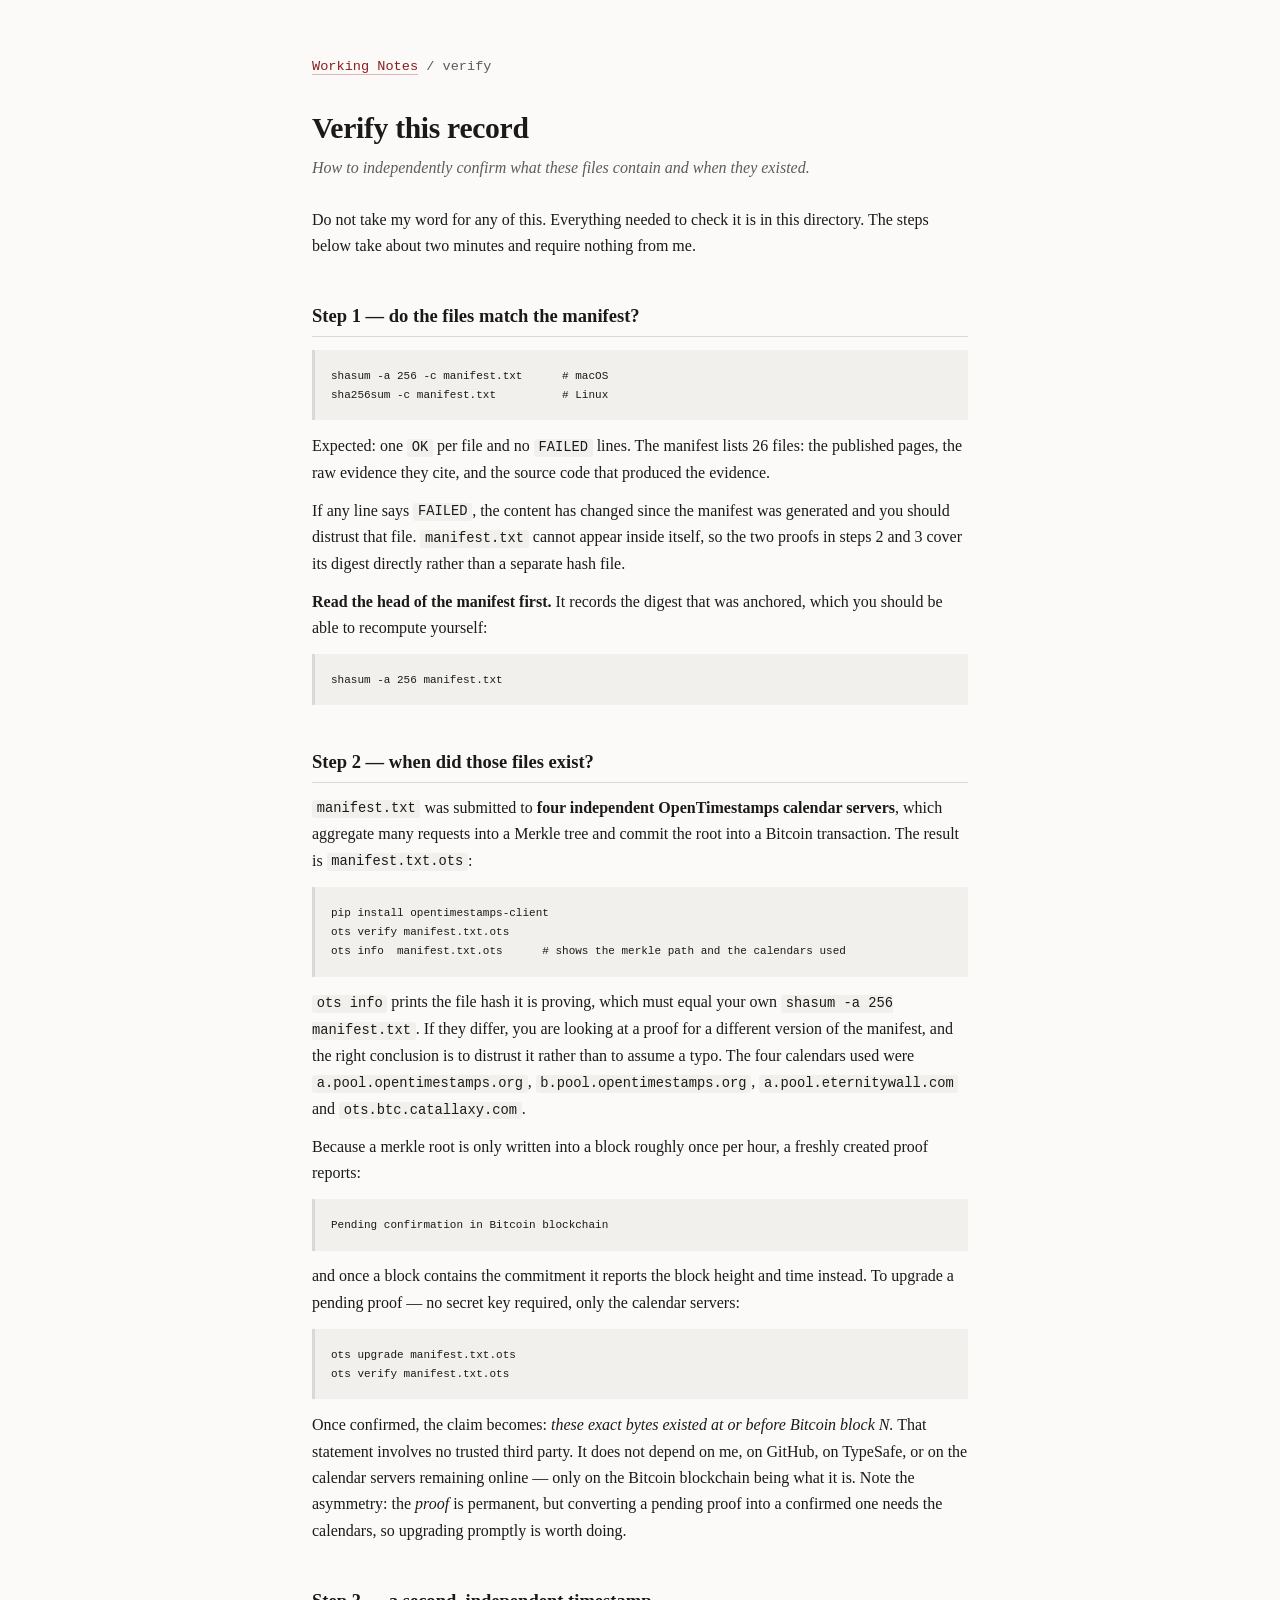
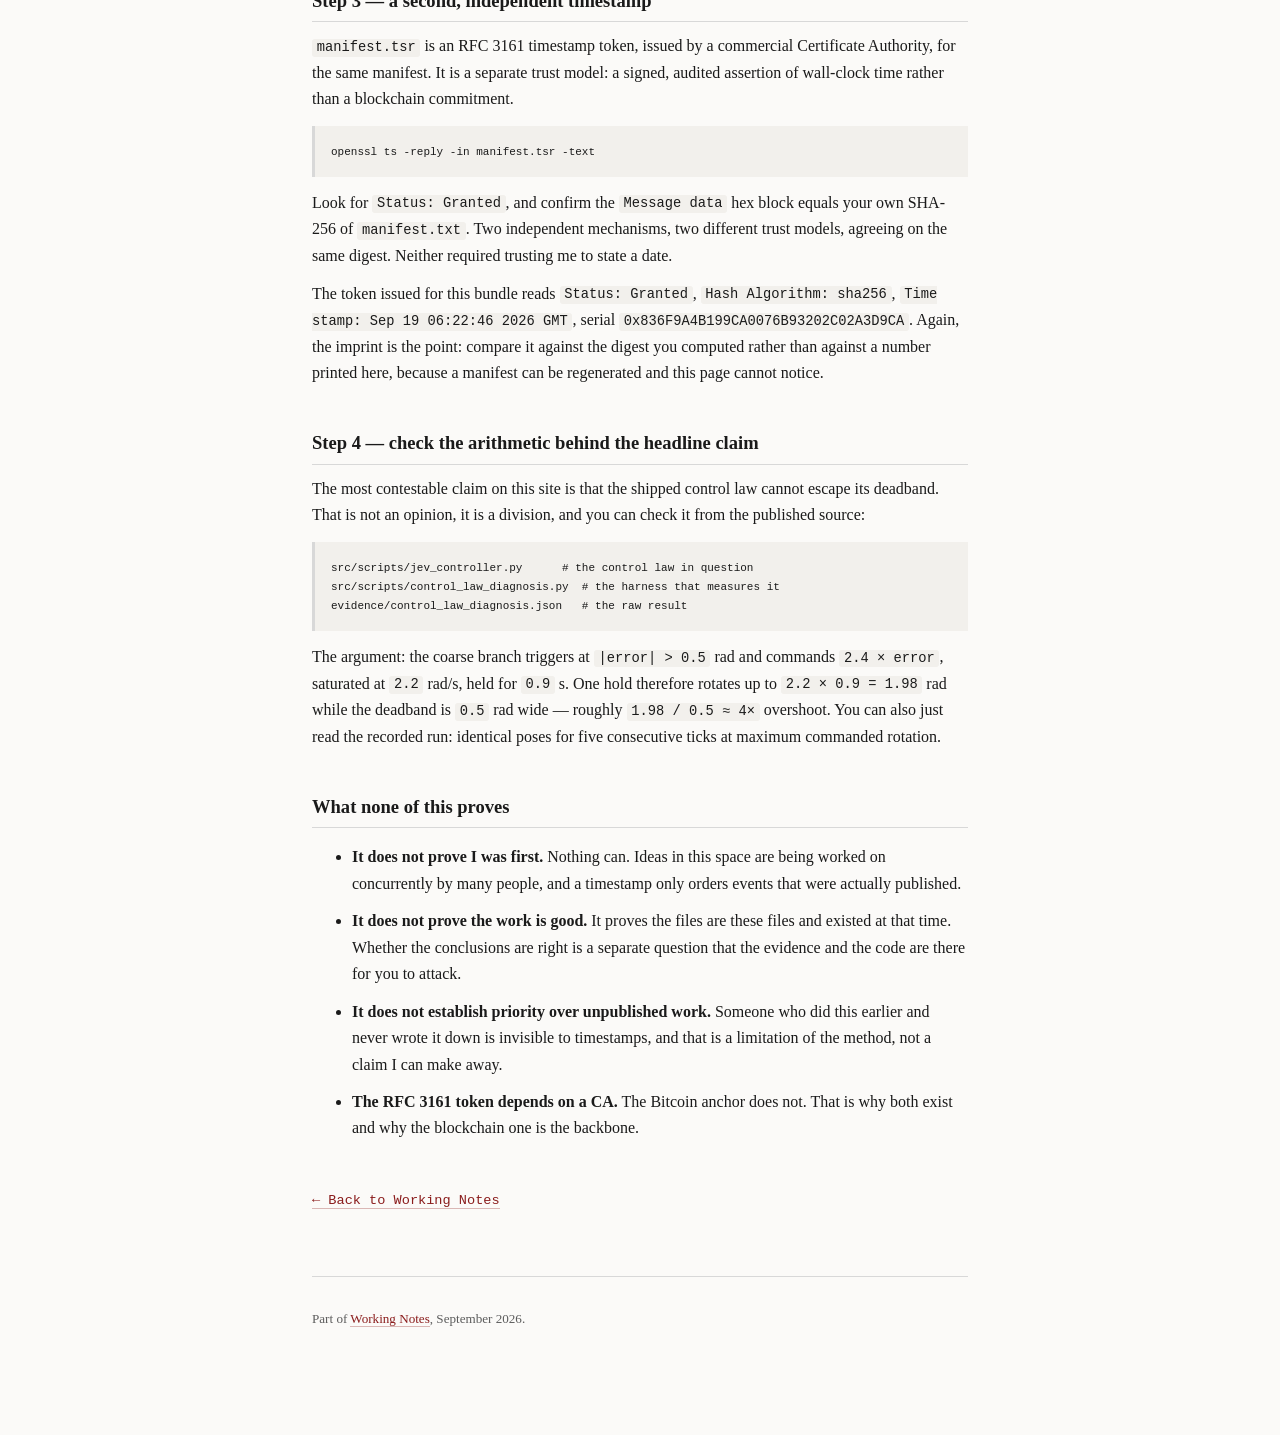
==== verify.html @ d902bcf4 "Move site to repo root for GitHub Pages Pages only accepts / or /docs as a source directory, and wit" ====
<!DOCTYPE html>
<html lang="en">
<head>
<meta charset="utf-8">
<meta name="viewport" content="width=device-width, initial-scale=1">
<title>Verify this record — Working Notes</title>
<meta name="robots" content="noindex, nofollow, noarchive">
<link rel="stylesheet" href="style.css">
</head>
<body>
<div class="wrap">

<p class="nav"><a href="index.html">Working Notes</a> / verify</p>
<h1>Verify this record</h1>
<p class="sub">How to independently confirm what these files contain and when they existed.</p>

<p>Do not take my word for any of this. Everything needed to check it is in this
directory. The steps below take about two minutes and require nothing from me.</p>

<h2>Step 1 — do the files match the manifest?</h2>

<pre><code>shasum -a 256 -c manifest.txt      # macOS
sha256sum -c manifest.txt          # Linux</code></pre>

<p>Expected: one <code>OK</code> per file and no <code>FAILED</code> lines. The manifest
lists 26 files: the published pages, the raw evidence they cite, and the source code that
produced the evidence.</p>

<p>If any line says <code>FAILED</code>, the content has changed since the manifest was
generated and you should distrust that file. <code>manifest.txt</code> cannot appear inside
itself, so the two proofs in steps 2 and 3 cover its digest directly rather than a separate
hash file.</p>

<p><strong>Read the head of the manifest first.</strong> It records the digest that was
anchored, which you should be able to recompute yourself:</p>

<pre><code>shasum -a 256 manifest.txt</code></pre>

<h2>Step 2 — when did those files exist?</h2>

<p><code>manifest.txt</code> was submitted to <strong>four independent OpenTimestamps
calendar servers</strong>, which aggregate many requests into a Merkle tree and commit the
root into a Bitcoin transaction. The result is <code>manifest.txt.ots</code>:</p>

<pre><code>pip install opentimestamps-client
ots verify manifest.txt.ots
ots info  manifest.txt.ots      # shows the merkle path and the calendars used</code></pre>

<p><code>ots info</code> prints the file hash it is proving, which must equal your own
<code>shasum -a 256 manifest.txt</code>. If they differ, you are looking at a proof for a
different version of the manifest, and the right conclusion is to distrust it rather than
to assume a typo. The four calendars used were
<code>a.pool.opentimestamps.org</code>, <code>b.pool.opentimestamps.org</code>,
<code>a.pool.eternitywall.com</code> and <code>ots.btc.catallaxy.com</code>.</p>

<p>Because a merkle root is only written into a block roughly once per hour, a freshly
created proof reports:</p>

<pre><code>Pending confirmation in Bitcoin blockchain</code></pre>

<p>and once a block contains the commitment it reports the block height and time instead.
To upgrade a pending proof — no secret key required, only the calendar servers:</p>

<pre><code>ots upgrade manifest.txt.ots
ots verify manifest.txt.ots</code></pre>

<p>Once confirmed, the claim becomes: <em>these exact bytes existed at or before Bitcoin
block N.</em> That statement involves no trusted third party. It does not depend on me, on
GitHub, on TypeSafe, or on the calendar servers remaining online — only on the Bitcoin
blockchain being what it is. Note the asymmetry: the <em>proof</em> is permanent, but
converting a pending proof into a confirmed one needs the calendars, so upgrading promptly
is worth doing.</p>

<h2>Step 3 — a second, independent timestamp</h2>

<p><code>manifest.tsr</code> is an RFC&nbsp;3161 timestamp token, issued by a commercial
Certificate Authority, for the same manifest. It is a separate trust model: a signed,
audited assertion of wall-clock time rather than a blockchain commitment.</p>

<pre><code>openssl ts -reply -in manifest.tsr -text</code></pre>

<p>Look for <code>Status: Granted</code>, and confirm the <code>Message data</code> hex
block equals your own SHA-256 of <code>manifest.txt</code>. Two independent mechanisms,
two different trust models, agreeing on the same digest. Neither required trusting me to
state a date.</p>

<p>The token issued for this bundle reads <code>Status: Granted</code>,
<code>Hash Algorithm: sha256</code>, <code>Time stamp: Sep 19 06:22:46 2026 GMT</code>,
serial <code>0x836F9A4B199CA0076B93202C02A3D9CA</code>. Again, the imprint is the point:
compare it against the digest you computed rather than against a number printed here,
because a manifest can be regenerated and this page cannot notice.</p>

<h2>Step 4 — check the arithmetic behind the headline claim</h2>

<p>The most contestable claim on this site is that the shipped control law cannot escape
its deadband. That is not an opinion, it is a division, and you can check it from the
published source: </p>

<pre><code>src/scripts/jev_controller.py      # the control law in question
src/scripts/control_law_diagnosis.py  # the harness that measures it
evidence/control_law_diagnosis.json   # the raw result</code></pre>

<p>The argument: the coarse branch triggers at <code>|error| &gt; 0.5</code> rad and
commands <code>2.4 &times; error</code>, saturated at <code>2.2</code> rad/s, held for
<code>0.9</code> s. One hold therefore rotates up to <code>2.2 &times; 0.9 = 1.98</code> rad
while the deadband is <code>0.5</code> rad wide — roughly <code>1.98 / 0.5 &asymp; 4&times;</code>
overshoot. You can also just read the recorded run: identical poses for five consecutive
ticks at maximum commanded rotation.</p>

<h2>What none of this proves</h2>

<ul>
<li><strong>It does not prove I was first.</strong> Nothing can. Ideas in this space are
    being worked on concurrently by many people, and a timestamp only orders events that
    were actually published.</li>
<li><strong>It does not prove the work is good.</strong> It proves the files are these
    files and existed at that time. Whether the conclusions are right is a separate
    question that the evidence and the code are there for you to attack.</li>
<li><strong>It does not establish priority over unpublished work.</strong> Someone who
    did this earlier and never wrote it down is invisible to timestamps, and that is a
    limitation of the method, not a claim I can make away.</li>
<li><strong>The RFC 3161 token depends on a CA.</strong> The Bitcoin anchor does not. That
    is why both exist and why the blockchain one is the backbone.</li>
</ul>

<p class="nav" style="margin-top:3rem">
<a href="index.html">&larr; Back to Working Notes</a>
</p>

<div class="foot">
<p>Part of <a href="index.html">Working Notes</a>, September 2026.</p>
</div>

</div>
</body>
</html>
---- style.css ----
:root {
  --ink:#1a1a1a; --dim:#5c5c5c; --rule:#d8d8d8; --accent:#8a1c1c;
  --bg:#fbfaf8; --code:#f2f0ec;
}
* { box-sizing:border-box; }
body { margin:0; background:var(--bg); color:var(--ink);
  font:16px/1.65 Georgia, "Iowan Old Style", "Times New Roman", serif; }
.wrap { max-width:44rem; margin:0 auto; padding:3.5rem 1.5rem 6rem; }
h1 { font-size:1.85rem; line-height:1.22; margin:0 0 .5rem; letter-spacing:-.01em; }
h2 { font-size:1.16rem; margin:2.6rem 0 .7rem; padding-bottom:.3rem;
  border-bottom:1px solid var(--rule); }
h3 { font-size:1rem; margin:1.9rem 0 .5rem; }
p, li { margin:.7rem 0; }
a { color:var(--accent); text-decoration:none;
  border-bottom:1px solid rgba(138,28,28,.3); }
a:hover { border-bottom-color:var(--accent); }
.sub { color:var(--dim); font-style:italic; margin:0 0 1.6rem; }
.meta { color:var(--dim); font-size:.83rem;
  font-family:ui-monospace, Menlo, monospace; }
hr { border:0; border-top:1px solid var(--rule); margin:2.5rem 0; }
code, pre, .mono { font-family:ui-monospace, SFMono-Regular, Menlo, monospace;
  font-size:.86em; }
code { background:var(--code); padding:.1em .34em; border-radius:3px; }
pre { background:var(--code); padding:1rem; overflow-x:auto;
  border-left:3px solid var(--rule); font-size:.8rem; line-height:1.5; }
pre code { background:none; padding:0; }
table { border-collapse:collapse; width:100%; margin:1.2rem 0; font-size:.87rem; }
th, td { text-align:left; padding:.5rem .6rem; border-bottom:1px solid var(--rule);
  vertical-align:top; }
th { font-weight:600; font-size:.76rem; text-transform:uppercase;
  letter-spacing:.04em; color:var(--dim); }
td.num, th.num { text-align:right; font-family:ui-monospace, Menlo, monospace; }
.pass { color:#1d6b32; font-weight:600; }
.fail { color:#8a1c1c; font-weight:600; }
.warn { color:#8a5a1c; font-weight:600; }
blockquote { margin:1.2rem 0; padding:.2rem 0 .2rem 1.1rem;
  border-left:3px solid var(--rule); color:var(--dim); }
.postlist { list-style:none; padding:0; }
.postlist li { padding:.8rem 0; border-bottom:1px solid var(--rule); }
.tag { display:inline-block; font-family:ui-monospace, Menlo, monospace;
  font-size:.7rem; text-transform:uppercase; letter-spacing:.05em;
  color:var(--dim); border:1px solid var(--rule); border-radius:3px;
  padding:.1rem .38rem; margin-right:.4rem; }
.nav { margin:0 0 2rem; font-size:.85rem;
  font-family:ui-monospace, Menlo, monospace; color:var(--dim); }
.foot { margin-top:4rem; padding-top:1.2rem; border-top:1px solid var(--rule);
  color:var(--dim); font-size:.82rem; }
.note { background:#fdf6e8; border-left:3px solid #c9a227; padding:.8rem 1rem;
  margin:1.3rem 0; font-size:.92rem; }
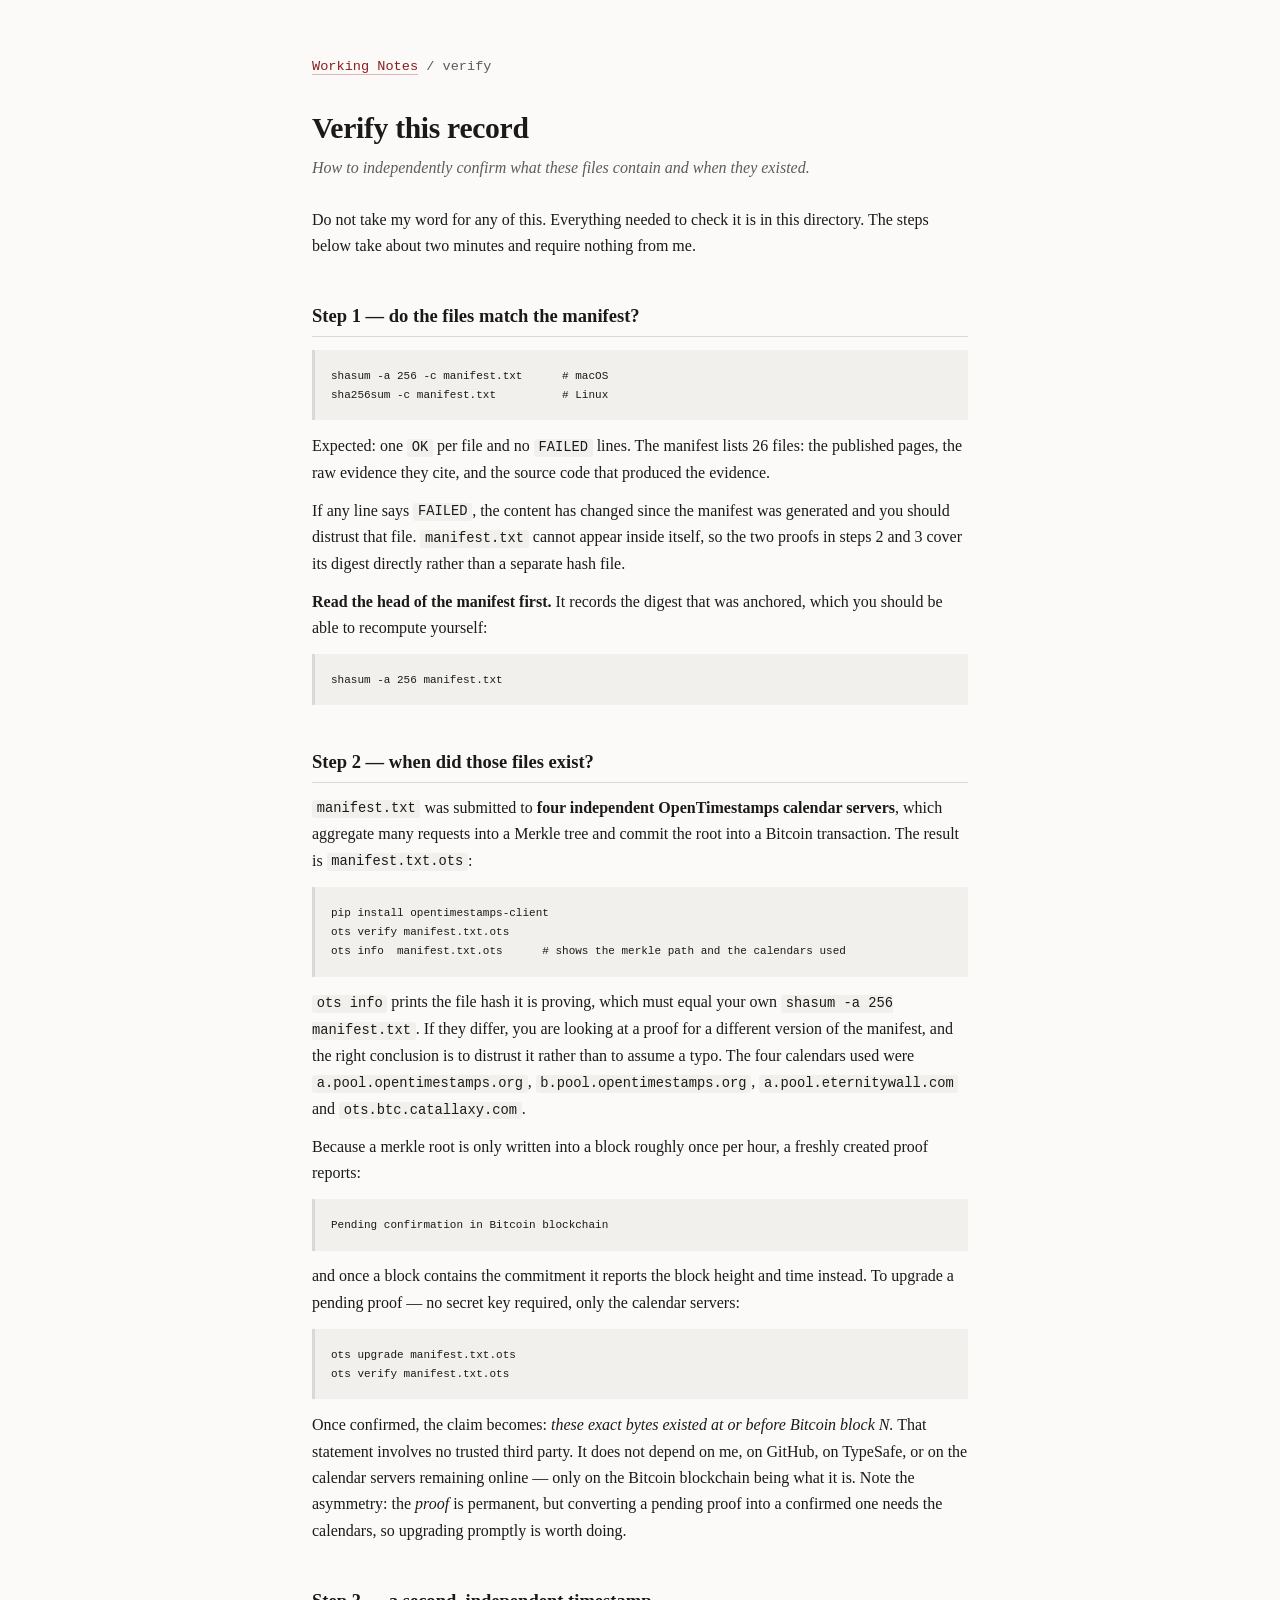
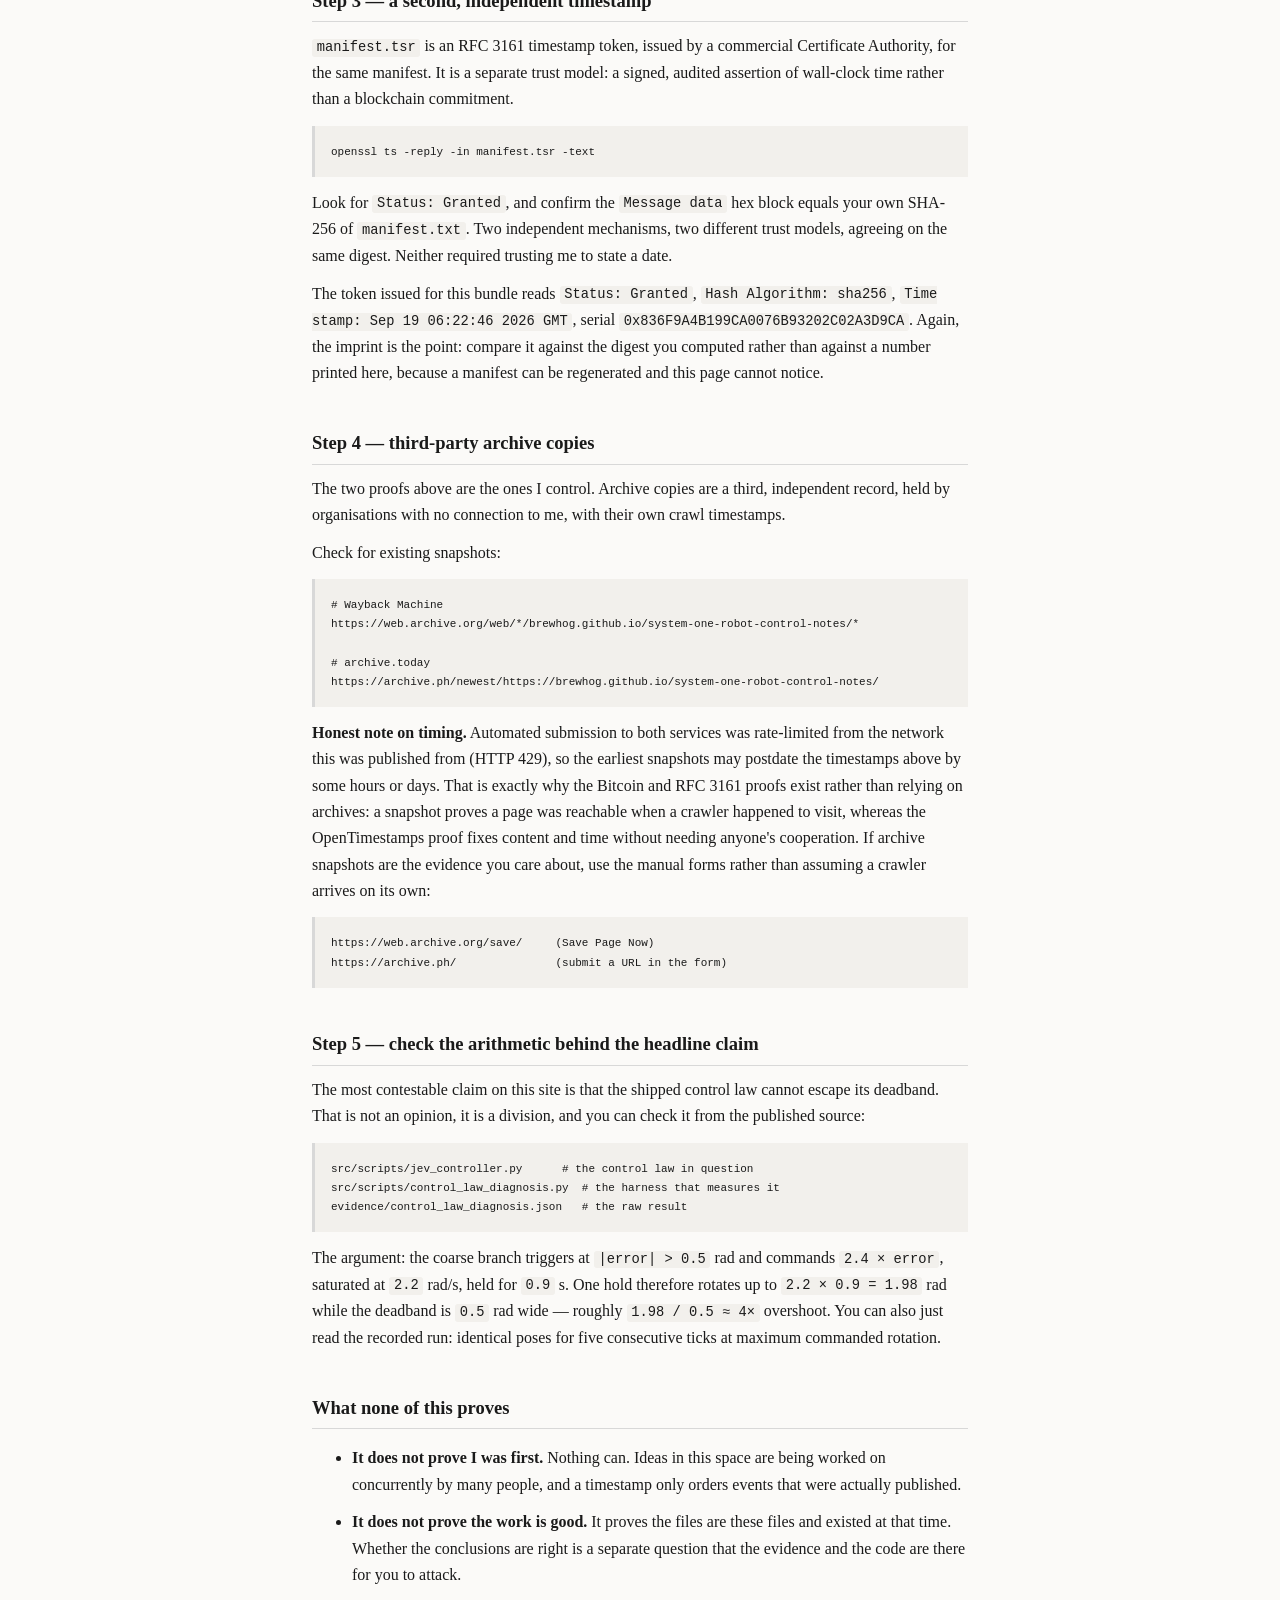
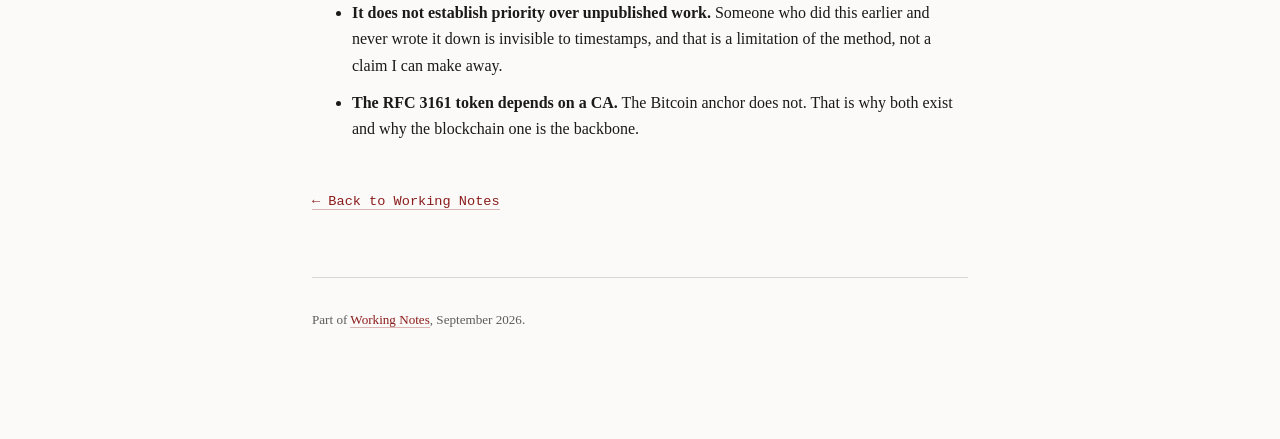
==== commit 4b064342: "Document archive-snapshot timing honestly and add OTS upgrade steps Automated submission to the Wayb" ====
--- a/verify.html
+++ b/verify.html
@@ -90,7 +90,31 @@
 compare it against the digest you computed rather than against a number printed here,
 because a manifest can be regenerated and this page cannot notice.</p>
 
-<h2>Step 4 — check the arithmetic behind the headline claim</h2>
+<h2>Step 4 — third-party archive copies</h2>
+
+<p>The two proofs above are the ones I control. Archive copies are a third, independent
+record, held by organisations with no connection to me, with their own crawl timestamps.</p>
+
+<p>Check for existing snapshots:</p>
+
+<pre><code># Wayback Machine
+https://web.archive.org/web/*/brewhog.github.io/system-one-robot-control-notes/*
+
+# archive.today
+https://archive.ph/newest/https://brewhog.github.io/system-one-robot-control-notes/</code></pre>
+
+<p><strong>Honest note on timing.</strong> Automated submission to both services was
+rate-limited from the network this was published from (HTTP 429), so the earliest snapshots
+may postdate the timestamps above by some hours or days. That is exactly why the Bitcoin and
+RFC&nbsp;3161 proofs exist rather than relying on archives: a snapshot proves a page was
+reachable when a crawler happened to visit, whereas the OpenTimestamps proof fixes content
+and time without needing anyone's cooperation. If archive snapshots are the evidence you
+care about, use the manual forms rather than assuming a crawler arrives on its own:</p>
+
+<pre><code>https://web.archive.org/save/     (Save Page Now)
+https://archive.ph/               (submit a URL in the form)</code></pre>
+
+<h2>Step 5 — check the arithmetic behind the headline claim</h2>
 
 <p>The most contestable claim on this site is that the shipped control law cannot escape
 its deadband. That is not an opinion, it is a division, and you can check it from the
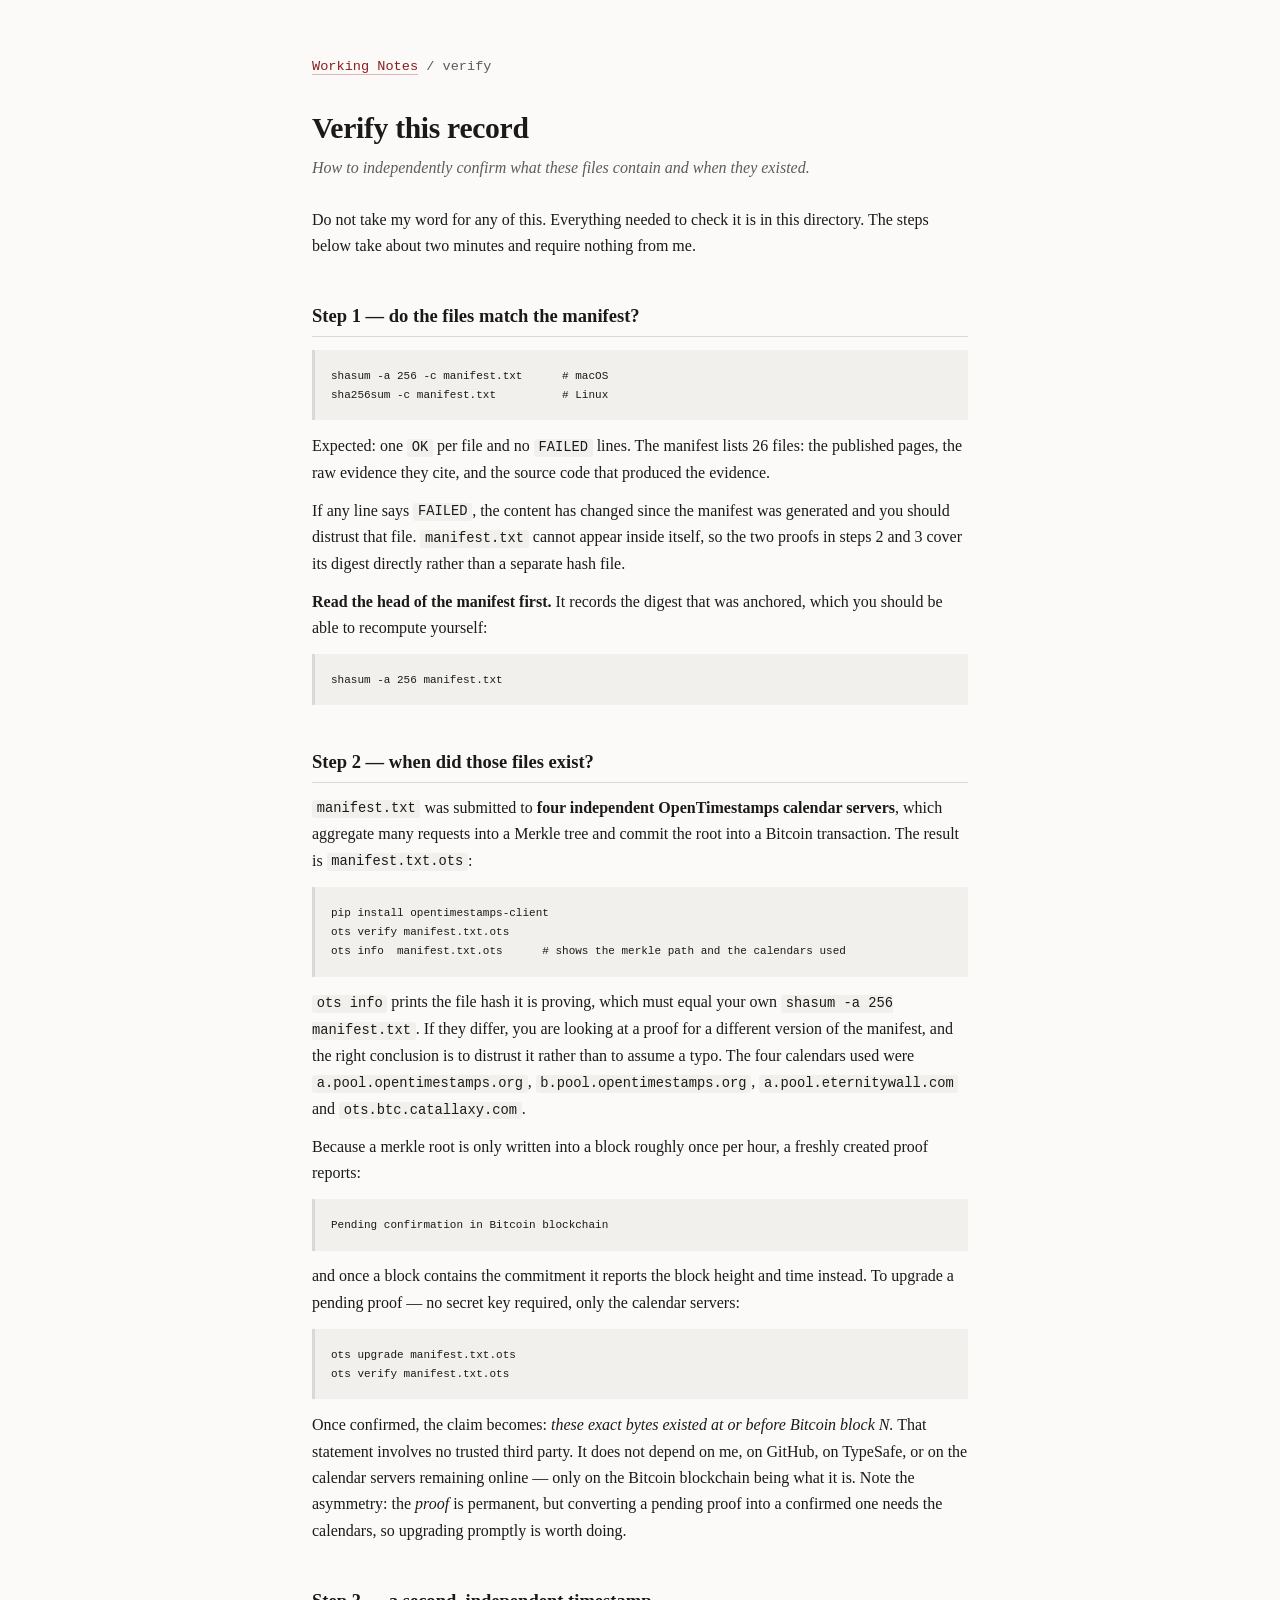
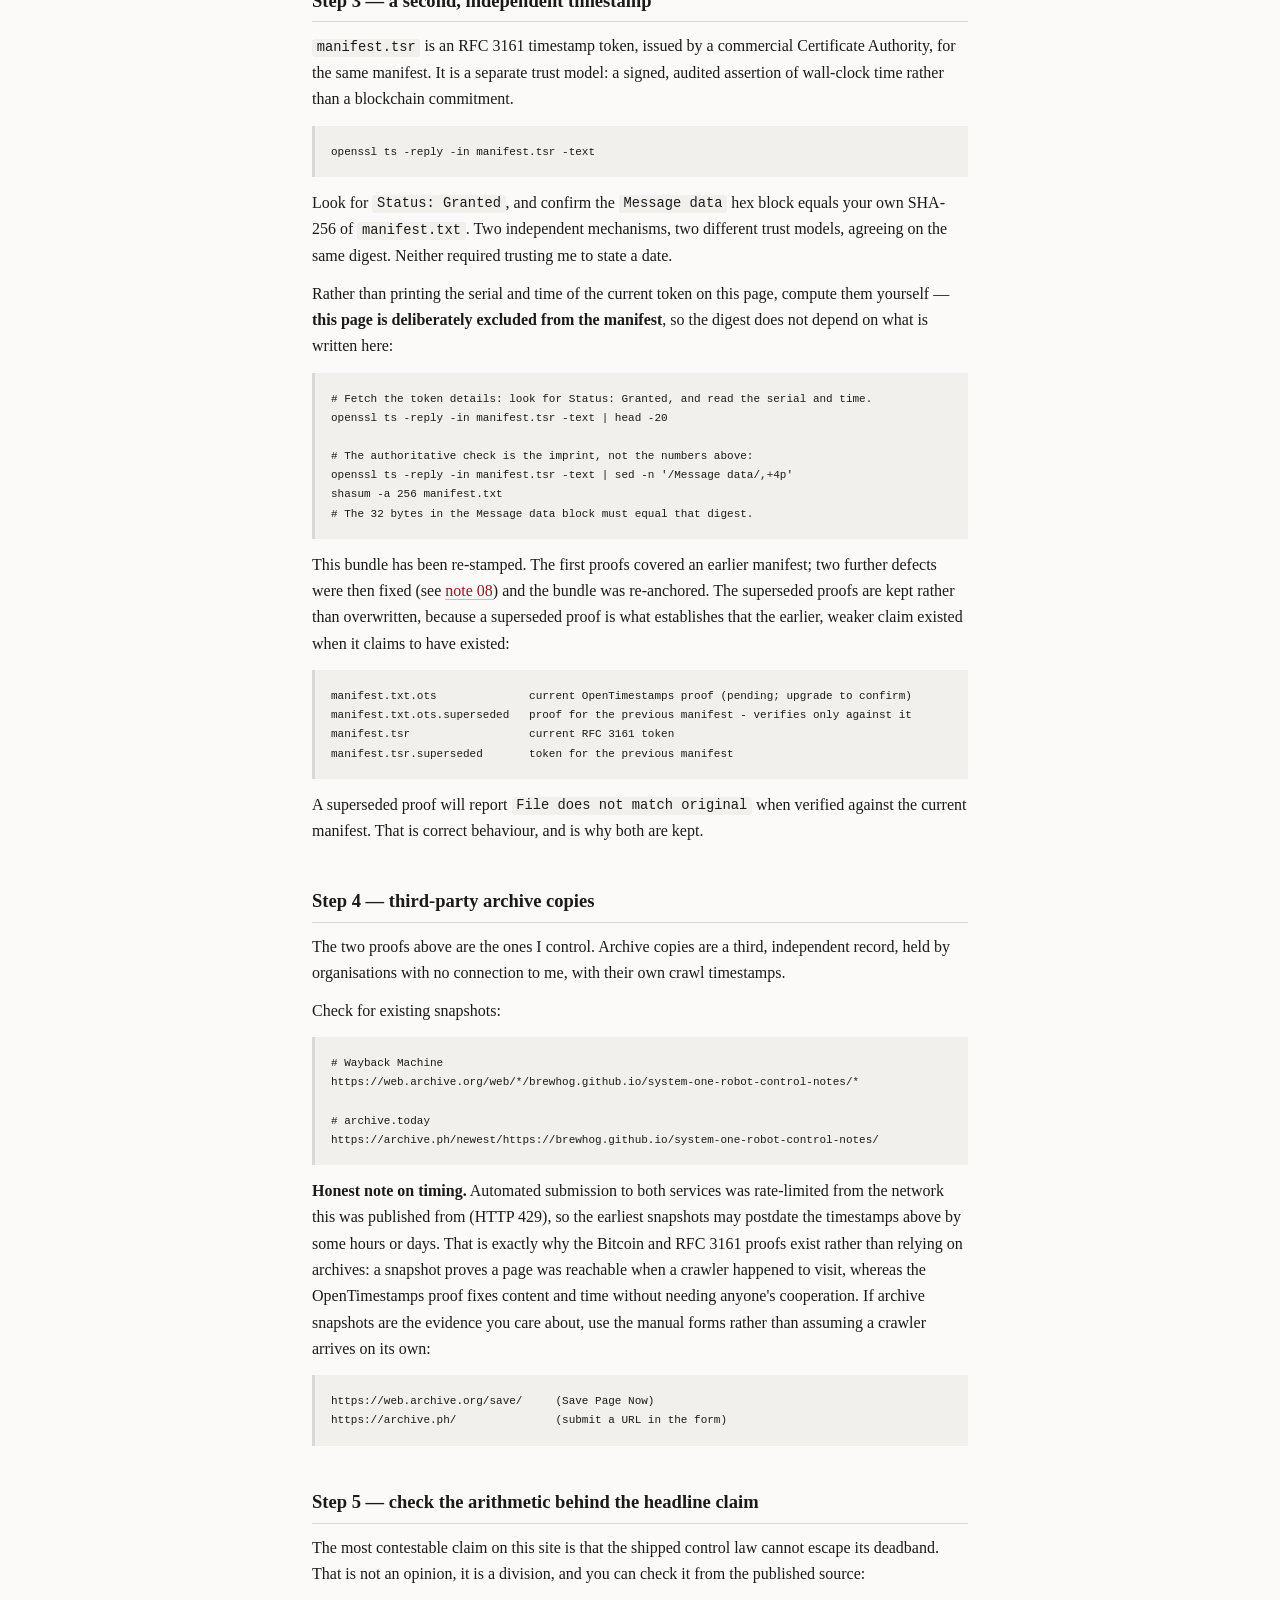
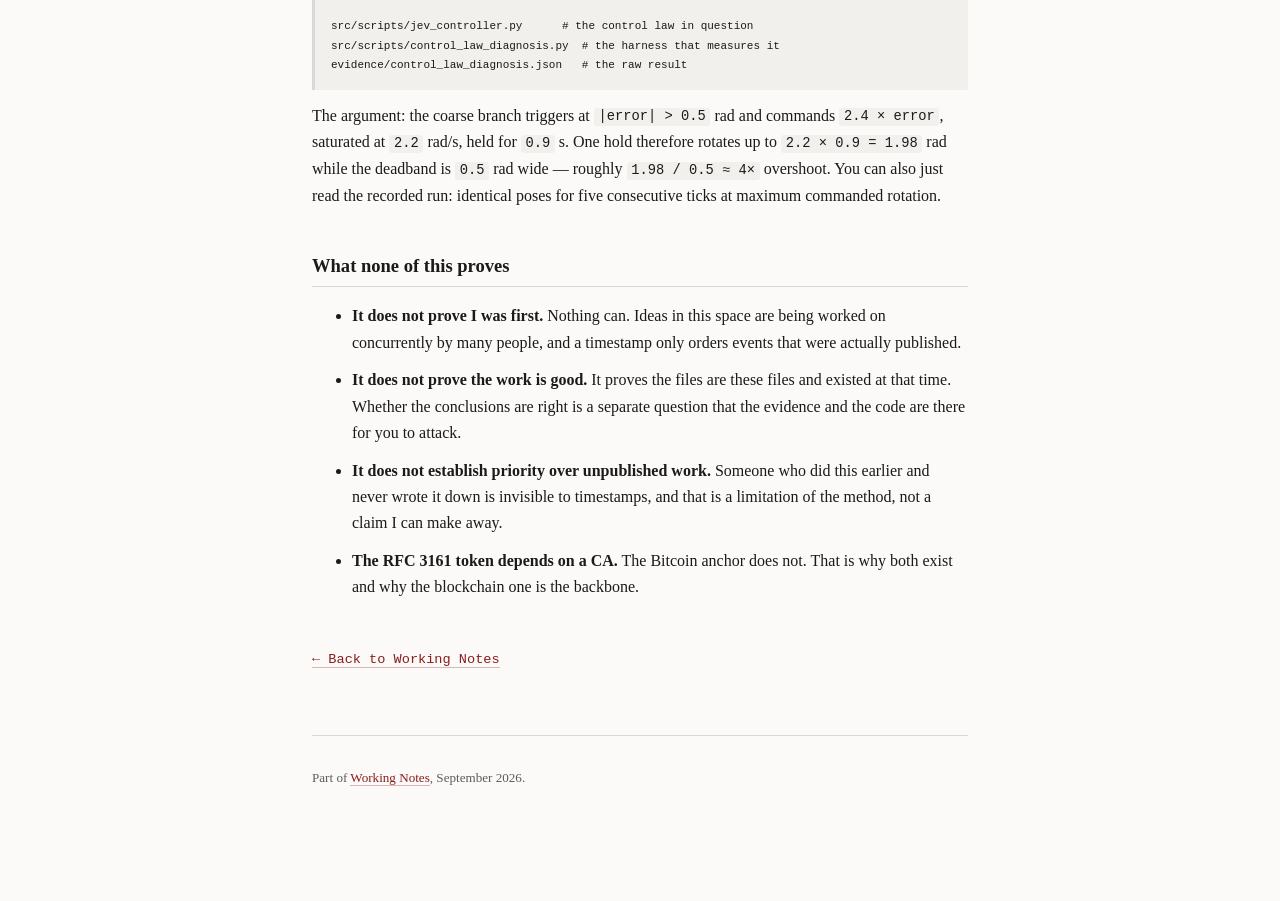
==== commit 1304874b: "Closed loop now completes: remove the Score clamp, add stall detection The loop published in the pre" ====
--- a/verify.html
+++ b/verify.html
@@ -84,11 +84,31 @@
 two different trust models, agreeing on the same digest. Neither required trusting me to
 state a date.</p>
 
-<p>The token issued for this bundle reads <code>Status: Granted</code>,
-<code>Hash Algorithm: sha256</code>, <code>Time stamp: Sep 19 06:22:46 2026 GMT</code>,
-serial <code>0x836F9A4B199CA0076B93202C02A3D9CA</code>. Again, the imprint is the point:
-compare it against the digest you computed rather than against a number printed here,
-because a manifest can be regenerated and this page cannot notice.</p>
+<p>Rather than printing the serial and time of the current token on this page, compute
+them yourself &mdash; <strong>this page is deliberately excluded from the manifest</strong>, so
+the digest does not depend on what is written here:</p>
+
+<pre><code># Fetch the token details: look for Status: Granted, and read the serial and time.
+openssl ts -reply -in manifest.tsr -text | head -20
+
+# The authoritative check is the imprint, not the numbers above:
+openssl ts -reply -in manifest.tsr -text | sed -n '/Message data/,+4p'
+shasum -a 256 manifest.txt
+# The 32 bytes in the Message data block must equal that digest.</code></pre>
+
+<p>This bundle has been re-stamped. The first proofs covered an earlier manifest; two
+further defects were then fixed (see
+<a href="notes/jev-closed-loop-corrected.html">note 08</a>) and the bundle was re-anchored.
+The superseded proofs are kept rather than overwritten, because a superseded proof is what
+establishes that the earlier, weaker claim existed when it claims to have existed:</p>
+
+<pre><code>manifest.txt.ots              current OpenTimestamps proof (pending; upgrade to confirm)
+manifest.txt.ots.superseded   proof for the previous manifest - verifies only against it
+manifest.tsr                  current RFC 3161 token
+manifest.tsr.superseded       token for the previous manifest</code></pre>
+
+<p>A superseded proof will report <code>File does not match original</code> when verified
+against the current manifest. That is correct behaviour, and is why both are kept.</p>
 
 <h2>Step 4 — third-party archive copies</h2>
 
--- a/style.css
+++ b/style.css
@@ -47,3 +47,5 @@
   color:var(--dim); font-size:.82rem; }
 .note { background:#fdf6e8; border-left:3px solid #c9a227; padding:.8rem 1rem;
   margin:1.3rem 0; font-size:.92rem; }
+.callout { background:#eef4fb; border-left:3px solid #4a7fb5; padding:.8rem 1rem;
+  margin:1.3rem 0; font-size:.92rem; }
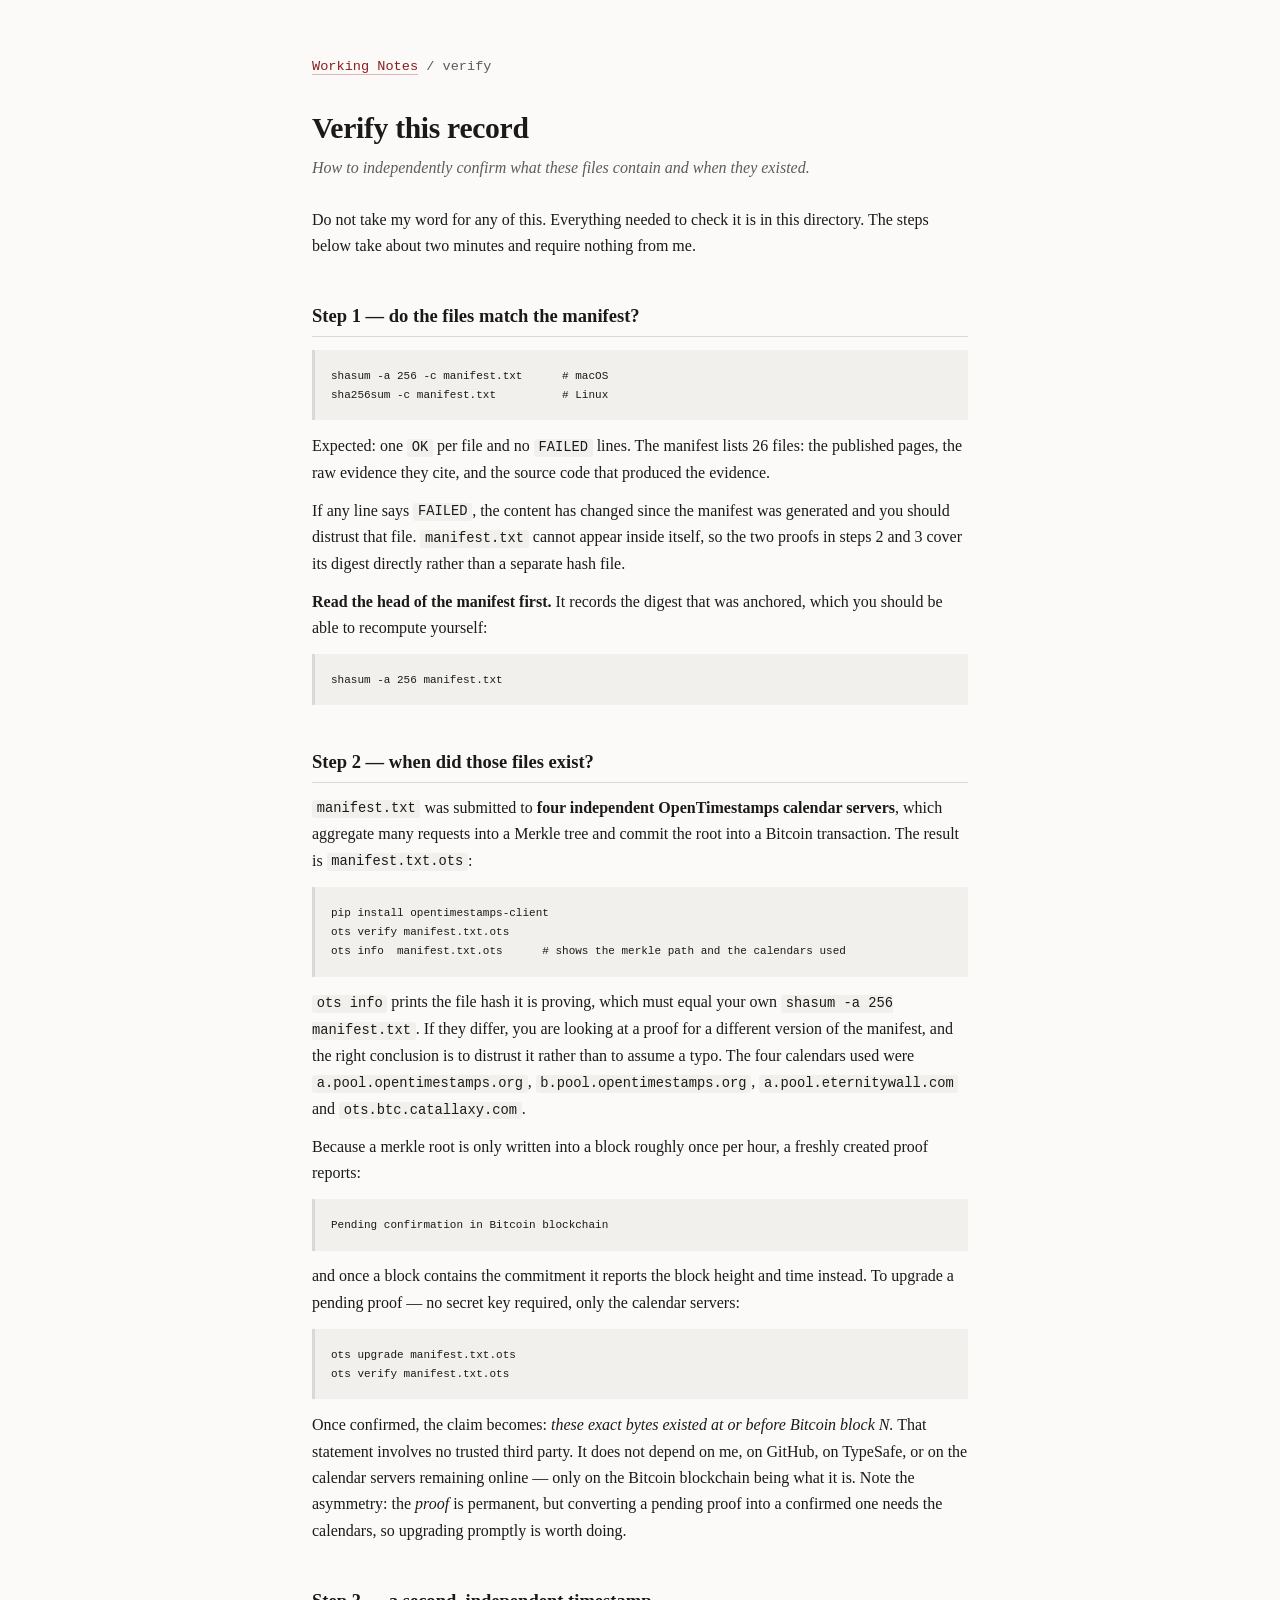
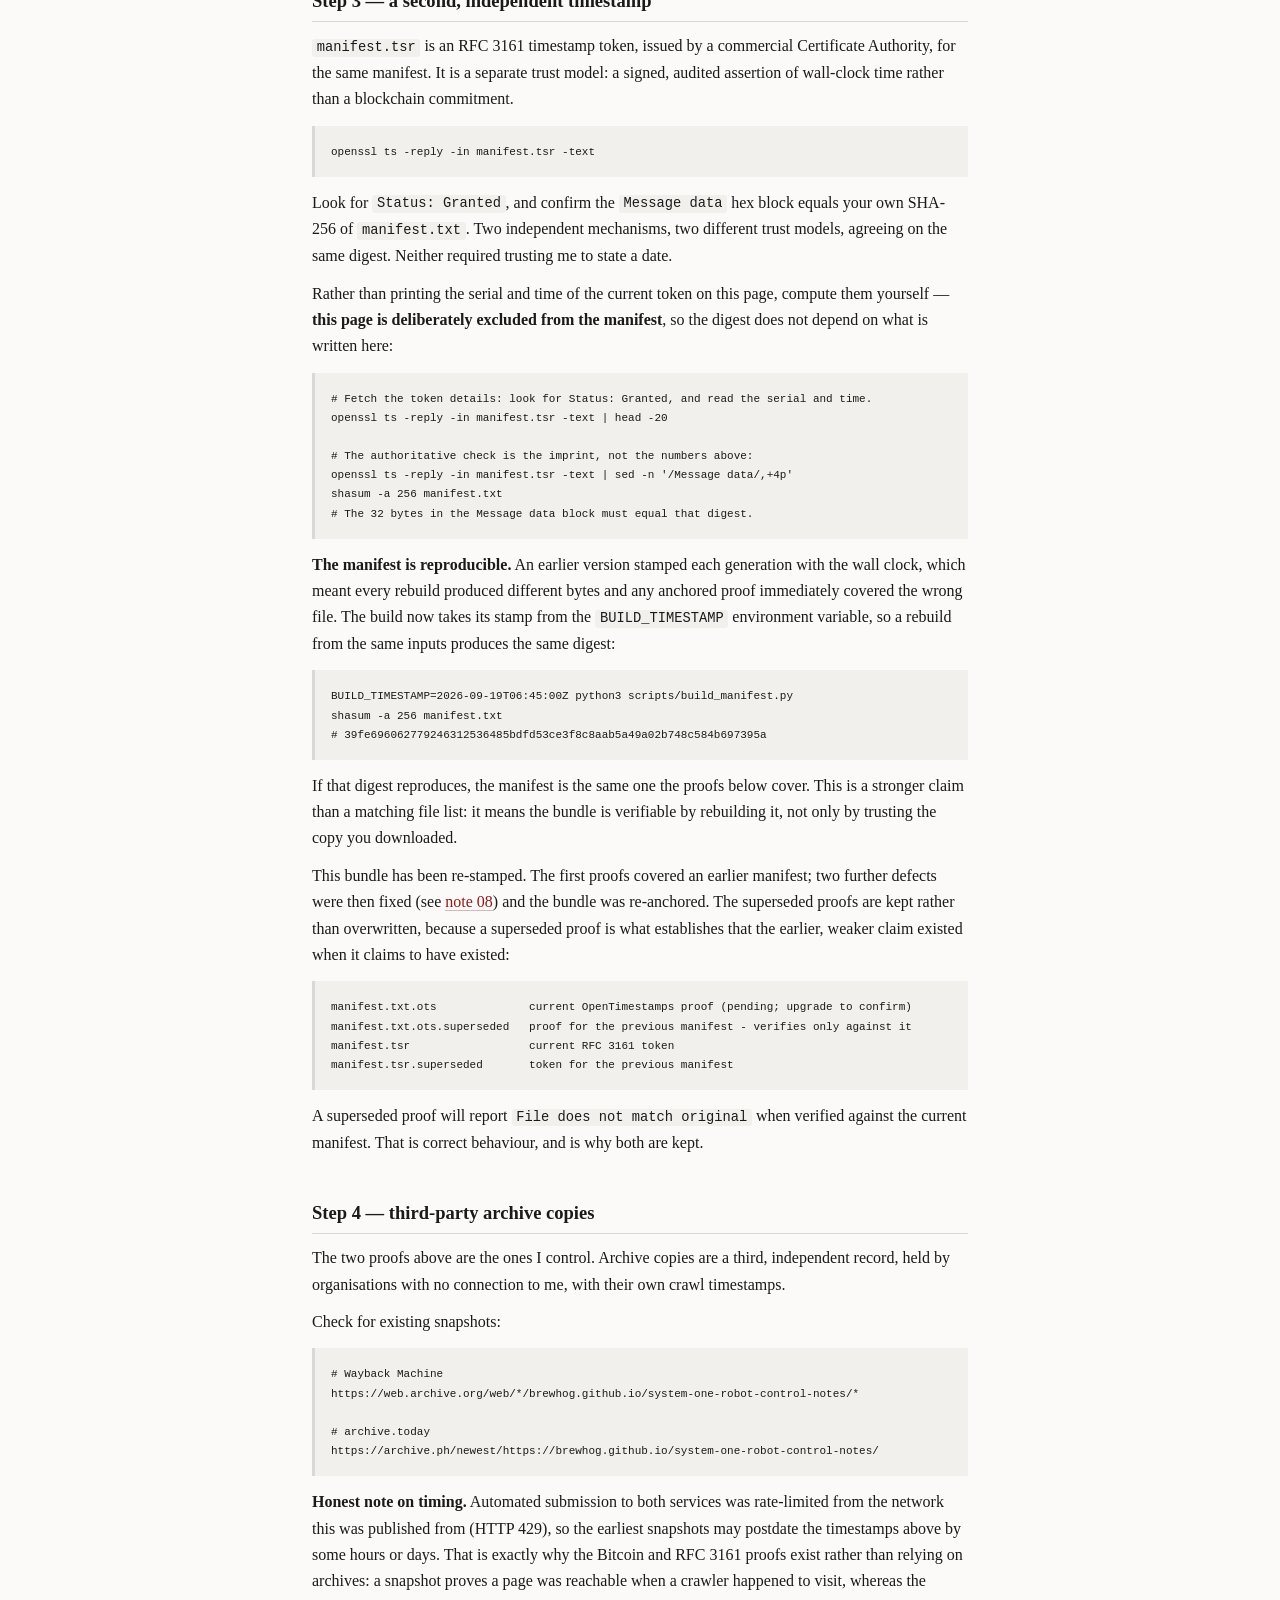
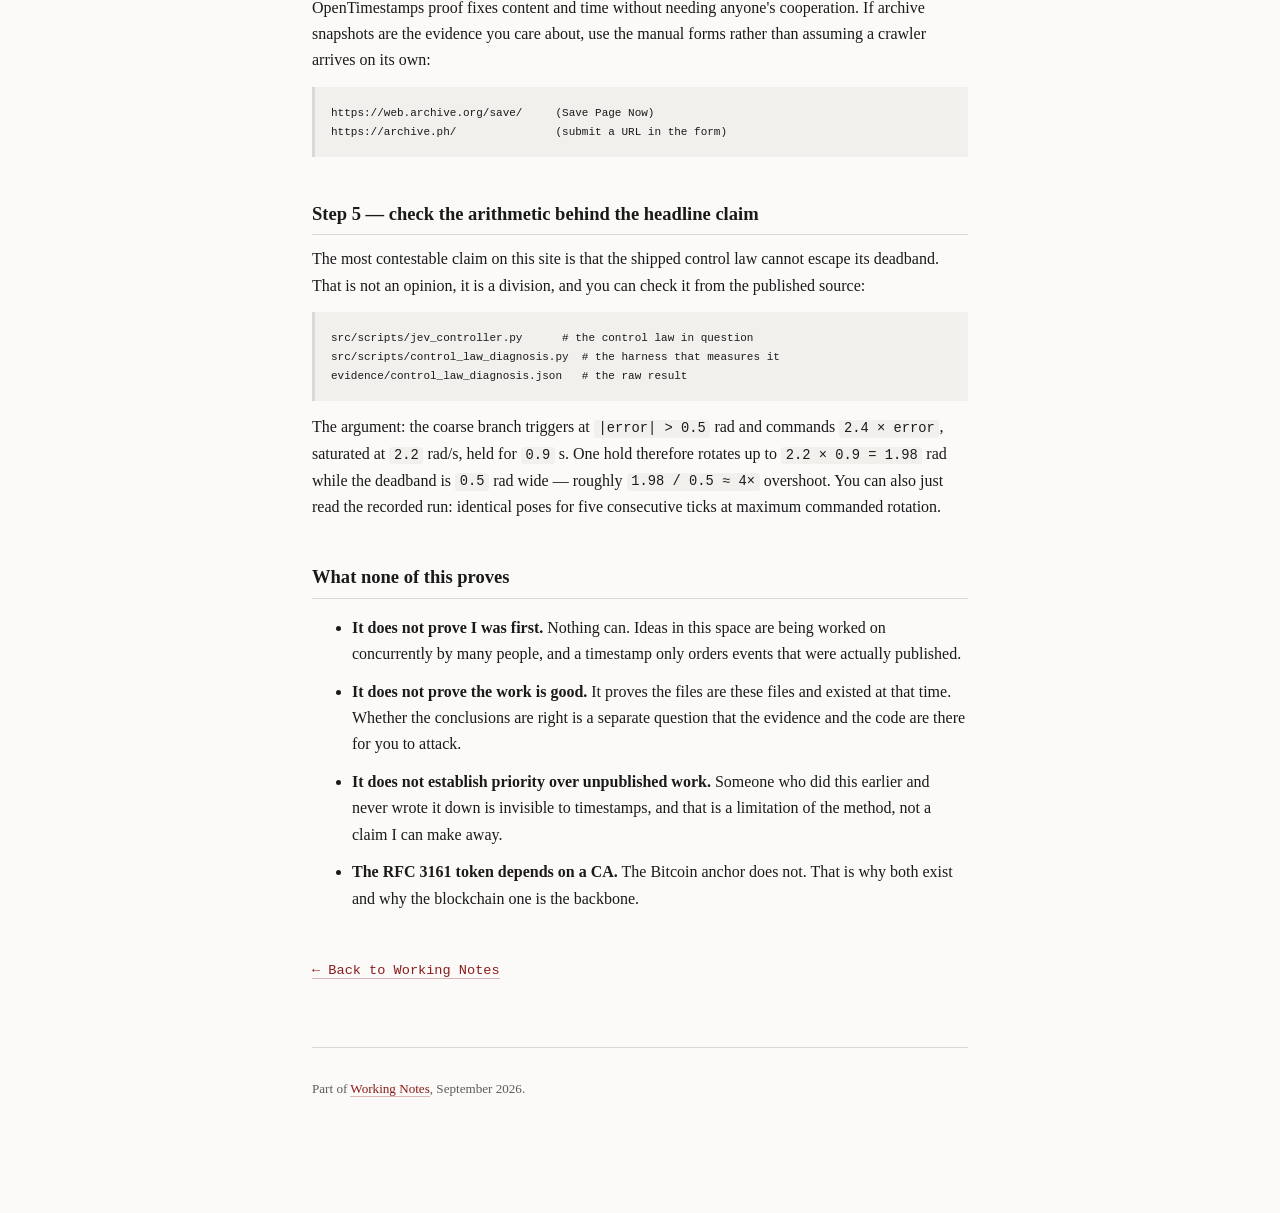
==== commit 426dea6c: "Make the manifest reproducible so the anchored digest is recomputable The wall-clock stamp made ever" ====
--- a/verify.html
+++ b/verify.html
@@ -96,6 +96,20 @@
 shasum -a 256 manifest.txt
 # The 32 bytes in the Message data block must equal that digest.</code></pre>
 
+<p><strong>The manifest is reproducible.</strong> An earlier version stamped each generation
+with the wall clock, which meant every rebuild produced different bytes and any anchored proof
+immediately covered the wrong file. The build now takes its stamp from the
+<code>BUILD_TIMESTAMP</code> environment variable, so a rebuild from the same inputs produces
+the same digest:</p>
+
+<pre><code>BUILD_TIMESTAMP=2026-09-19T06:45:00Z python3 scripts/build_manifest.py
+shasum -a 256 manifest.txt
+# 39fe696062779246312536485bdfd53ce3f8c8aab5a49a02b748c584b697395a</code></pre>
+
+<p>If that digest reproduces, the manifest is the same one the proofs below cover. This is a
+stronger claim than a matching file list: it means the bundle is verifiable by rebuilding it,
+not only by trusting the copy you downloaded.</p>
+
 <p>This bundle has been re-stamped. The first proofs covered an earlier manifest; two
 further defects were then fixed (see
 <a href="notes/jev-closed-loop-corrected.html">note 08</a>) and the bundle was re-anchored.
